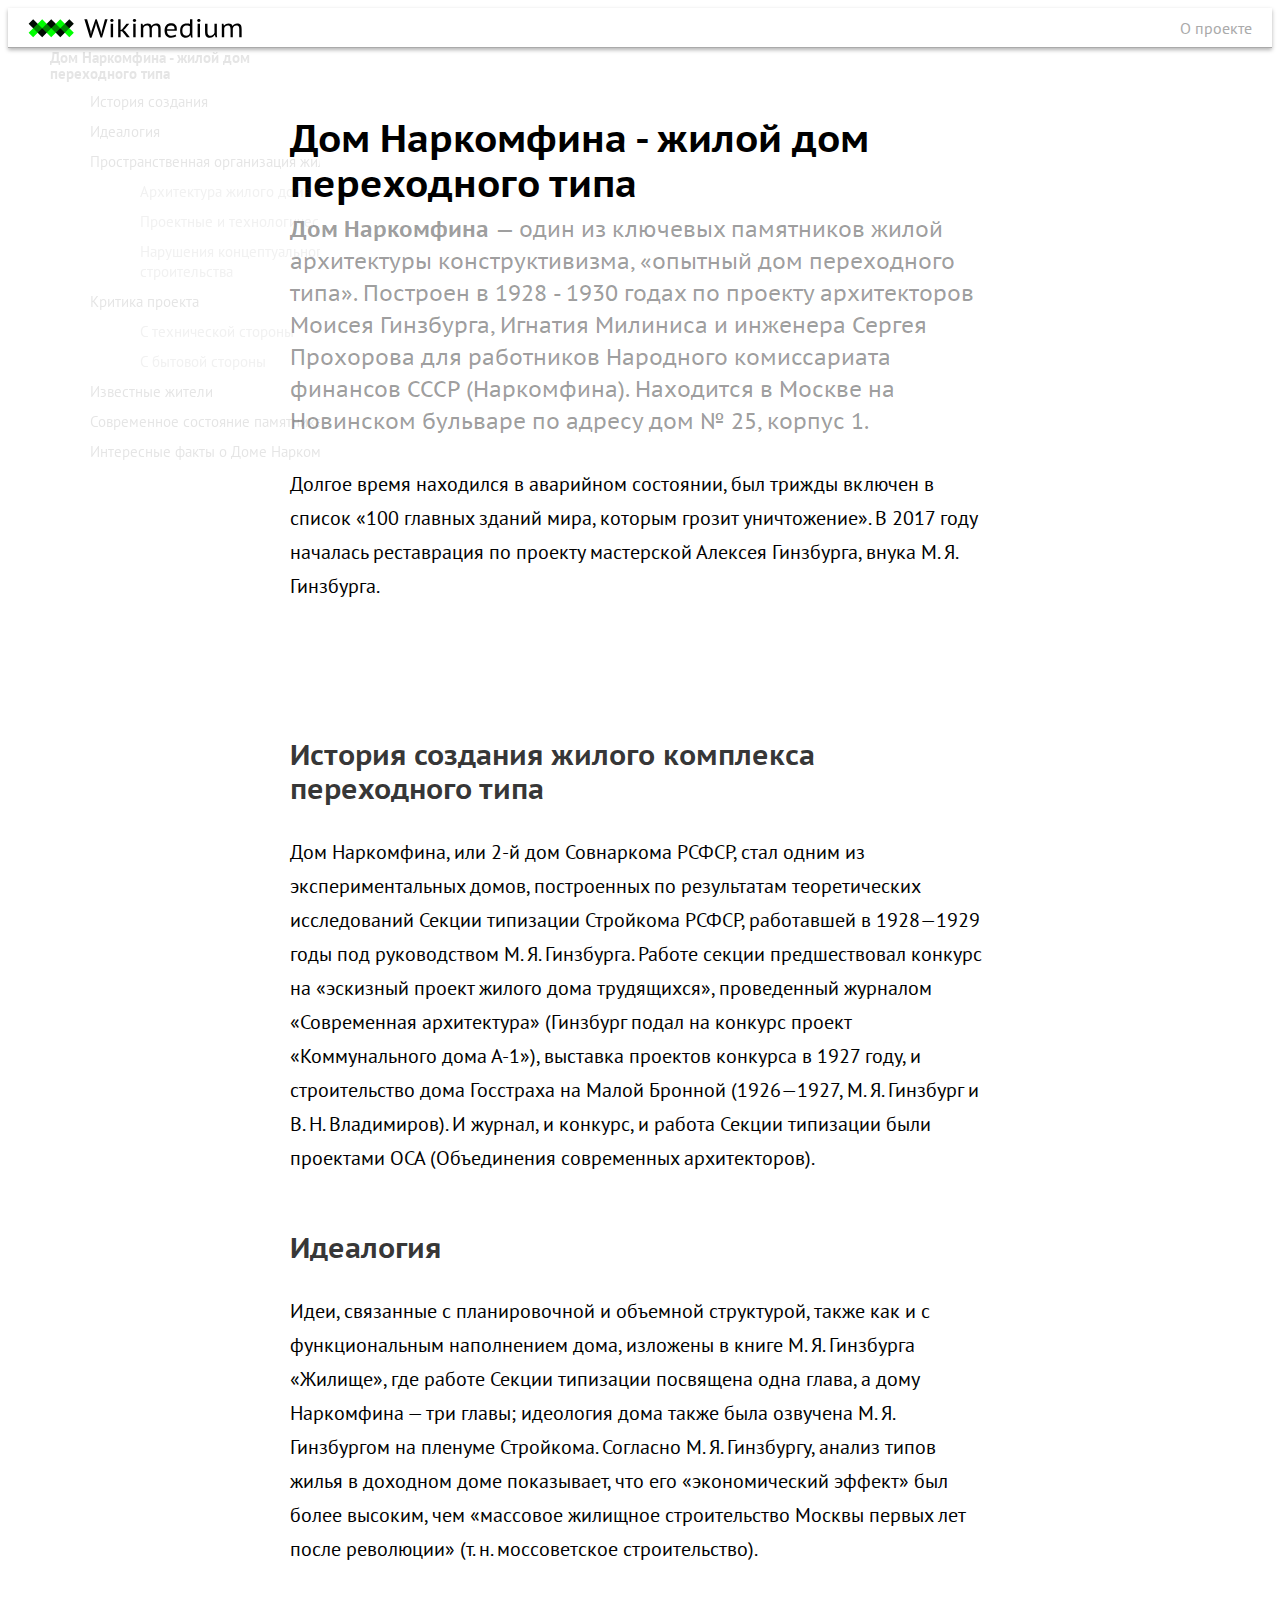
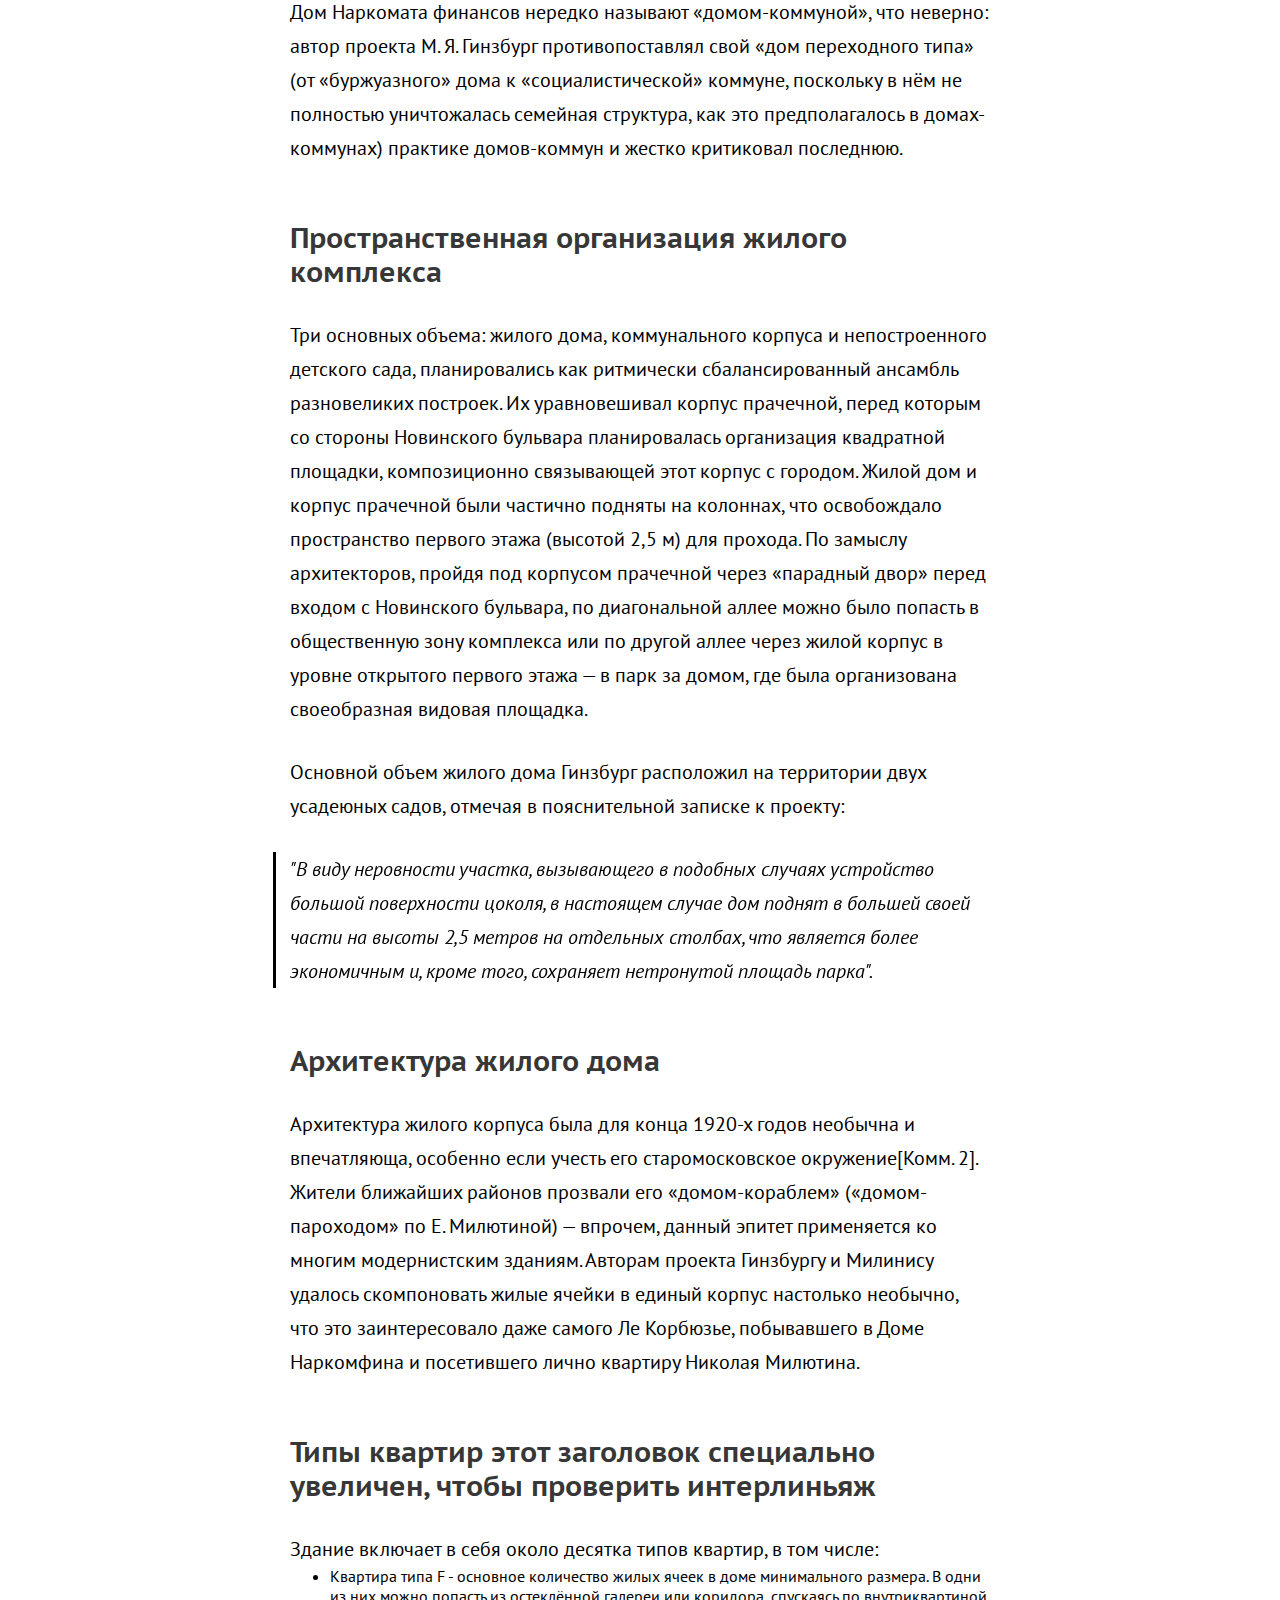
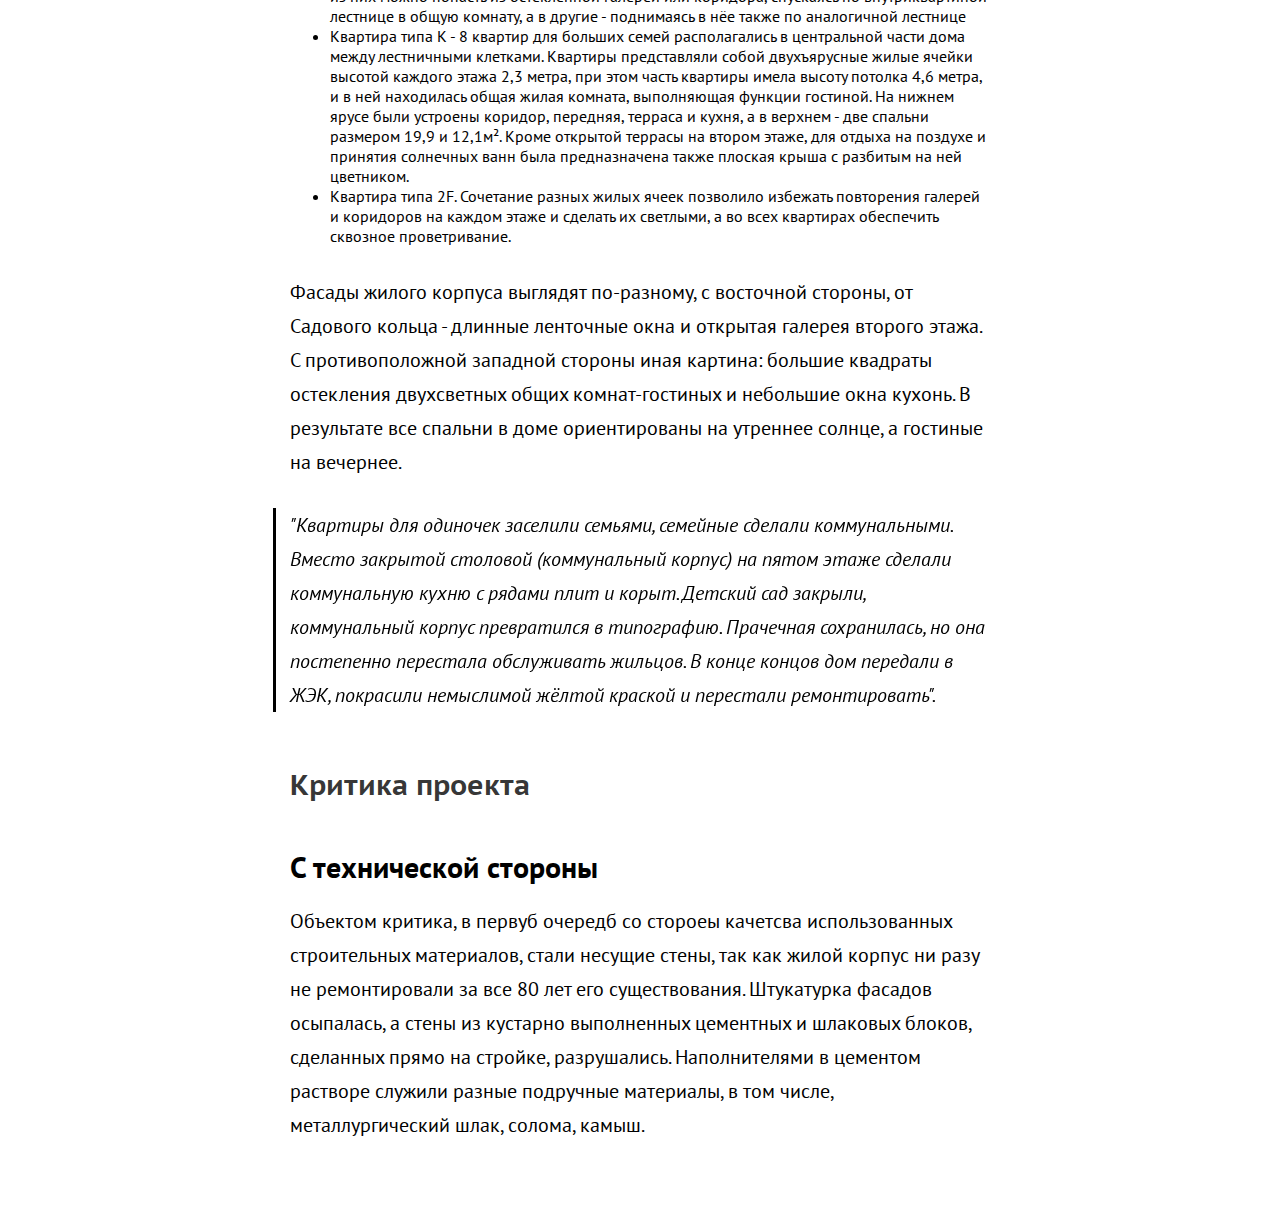
==== index.html @ 3122bf98 "Create index.html" ====
<!DOCTYPE html>
<html lang="en" dir="ltr">
  <head>
    <meta charset="utf-8">
    <link rel="stylesheet" href="stylesheets/style.css">
    <script src="javascripts/jquery-3.5.1.js" charset="utf-8"></script>

    </script>

    <style>
    @import 'reset.css';
    @import url('https://fonts.googleapis.com/css?family=PT+Sans+Caption:400,700|PT+Sans:400,400i,700,700i&amp;subset=cyrillic');
    @import 'layout.css';
    </style>

    <title>Дом Наркомфина</title>

    <script type="text/javascript">
    $(function() {
	$('.sidebar a').each(function() {
		$(this).on('click', function(e) {
			e.preventDefault();
			var scrollTo = $(this).attr('href');
			var whitespace = scrollTo == '#s1' ? 90 : 30;
			$('html,body').animate({
				scrollTop: $(scrollTo).offset().top - whitespace
			}, 1000);
		});
	});
});

    </script>


  </head>

  <body>
    <div class="menubar">
      <a href="index.html"><img src="images/logo.svg" alt=""></a>
      <a href="about.html">О проекте</a>

    </div>

    <nav class="sidebar">

        <p><a href="#s1">Дом Наркомфина - жилой дом</a></p>
          <p>переходного типа</p>
        <ul>
          <li><a href="#s2">История создания</a></li>
          <li><a href="#s3">Идеалогия</a></li>
          <li><a href="#s4">Пространственная организация жилого комплекса</a></li>


          <ul>
            <li><a href="#s5">Архитектура жилого дома</a></li>
            <li><a href="#s6">Проектные и технологические решения дома наркомфина</a></li>
            <li><a href="#s7">Нарушения концептуального замысла и проектных решений жилого комплекса после окончания строительства</a></li>
          </ul>

          <li><a href="#s8">Критика проекта</a></li>

        <ul>
          <li><a href="#s9">С технической стороны</a></li>
          <li><a href="#s10">С бытовой стороны</a></li>
        </ul>


          <li><a href="#s11">Известные жители</a></li>
          <li><a href="#s12">Современное состояние памятника</a></li>
          <li><a href="#s13">Интересные факты о Доме Наркомфина</a></li>

        </ul>

    </nav>
    <article>
    <h1 id="s1">Дом Наркомфина - жилой дом переходного типа</h1>
    <p><strong>Дом Наркомфина</strong> — один из ключевых памятников жилой архитектуры конструктивизма, «опытный дом переходного типа».
      Построен в 1928 - 1930 годах по проекту архитекторов Моисея Гинзбурга, Игнатия Милиниса и инженера Сергея Прохорова для работников Народного комиссариата финансов СССР (Наркомфина).
      Находится в Москве на Новинском бульваре по адресу дом № 25, корпус 1.
      <p>Долгое время находился в аварийном состоянии, был трижды включен в список «100 главных зданий мира, которым грозит уничтожение». В 2017 году началась реставрация по проекту мастерской Алексея Гинзбурга, внука М. Я. Гинзбурга.</p>
      <img src="images/narkomfin 1.jpg" alt="">

    <h3 id="s2">История создания жилого комплекса переходного типа</h3>
    <p>Дом Наркомфина, или 2-й дом Совнаркома РСФСР, стал одним из экспериментальных домов, построенных по результатам теоретических исследований Секции типизации Стройкома РСФСР,
      работавшей в 1928—1929 годы под руководством М. Я. Гинзбурга. Работе секции предшествовал конкурс на «эскизный проект жилого дома трудящихся», проведенный журналом
      «Современная архитектура» (Гинзбург подал на конкурс проект «Коммунального дома А-1»), выставка проектов конкурса в 1927 году, и строительство дома Госстраха на Малой Бронной
      (1926—1927, М. Я. Гинзбург и В. Н. Владимиров). И журнал, и конкурс, и работа Секции типизации были проектами ОСА (Объединения современных архитекторов).</p>

     <h3 id="s3">Идеалогия</h3>
     <p>Идеи, связанные с планировочной и объемной структурой, также как и с функциональным наполнением дома, изложены в книге М. Я. Гинзбурга «Жилище»,
       где работе Секции типизации посвящена одна глава, а дому Наркомфина — три главы; идеология дома также была озвучена М. Я. Гинзбургом на пленуме Стройкома.
       Согласно М. Я. Гинзбургу, анализ типов жилья в доходном доме показывает, что его «экономический эффект» был более высоким,
       чем «массовое жилищное строительство Москвы первых лет после революции» (т. н. моссоветское строительство).</p>
       <p>Дом Наркомата финансов нередко называют «домом-коммуной», что неверно: автор проекта М. Я. Гинзбург противопоставлял свой «дом переходного типа»
         (от «буржуазного» дома к «социалистической» коммуне, поскольку в нём не полностью уничтожалась семейная структура, как это предполагалось в домах-коммунах)
         практике домов-коммун и жестко критиковал последнюю.</p>

     <h3 id="s4">Пространственная организация жилого комплекса</h3>
     <p>Три основных объема: жилого дома, коммунального корпуса и непостроенного детского сада, планировались как ритмически сбалансированный ансамбль разновеликих построек.
       Их уравновешивал корпус прачечной, перед которым со стороны Новинского бульвара планировалась организация квадратной площадки, композиционно связывающей этот корпус с городом.
       Жилой дом и корпус прачечной были частично подняты на колоннах, что освобождало пространство первого этажа (высотой 2,5 м) для прохода. По замыслу архитекторов,
       пройдя под корпусом прачечной через «парадный двор» перед входом с Новинского бульвара, по диагональной аллее можно было попасть в общественную зону комплекса или по другой аллее через жилой корпус в уровне открытого первого этажа
       — в парк за домом, где была организована своеобразная видовая площадка.</p>
       <p>Основной объем жилого дома Гинзбург расположил на территории двух усадеюных садов, отмечая в пояснительной записке к проекту:</p>
       <blockquote>
         "В виду неровности участка, вызывающего в подобных случаях устройство большой поверхности цоколя, в настоящем случае дом поднят в большей своей части на высоты 2,5 метров
         на отдельных столбах, что является более экономичным и, кроме того, сохраняет нетронутой площадь парка".
       </blockquote>

       <h3 id="s5">Архитектура жилого дома</h3>
       <p>Архитектура жилого корпуса была для конца 1920-х годов необычна и впечатляюща, особенно если учесть его старомосковское окружение[Комм. 2]. Жители ближайших районов прозвали его «домом-кораблем»
         («домом-пароходом» по Е. Милютиной) — впрочем, данный эпитет применяется ко многим модернистским зданиям. Авторам проекта Гинзбургу и Милинису удалось скомпоновать жилые ячейки в единый корпус настолько необычно,
         что это заинтересовало даже самого Ле Корбюзье, побывавшего в Доме Наркомфина и посетившего лично квартиру Николая Милютина.</p>

       <h3 id="s6">Типы квартир этот заголовок специально увеличен, чтобы проверить интерлиньяж</h3>
       <p>Здание включает в себя около десятка типов квартир, в том числе:</p>

       <ul>
         <li>Квартира типа F - основное количество жилых ячеек в доме минимального размера.
          В одни из них можно попасть из остеклённой галереи или коридора, спускаясь по внутриквартиной
          лестнице в общую комнату, а в другие - поднимаясь в нёе также по аналогичной лестнице</li>
         <li>Квартира типа K - 8 квартир для больших семей располагались в центральной части дома между
           лестничными клетками. Квартиры представляли собой двухъярусные жилые ячейки высотой
           каждого этажа 2,3 метра, при этом часть квартиры имела высоту потолка 4,6  метра,
           и в ней находилась общая жилая комната, выполняющая функции гостиной. На нижнем ярусе были устроены коридор,
           передняя, терраса и кухня, а в верхнем - две спальни размером 19,9 и 12,1м². Кроме открытой террасы на втором
           этаже, для отдыха на поздухе и принятия солнечных ванн была предназначена также плоская крыша с разбитым на ней цветником.</li>
         <li>Квартира типа 2F. Сочетание разных жилых ячеек позволило избежать повторения галерей и коридоров на каждом этаже и
           сделать их светлыми, а во всех квартирах обеспечить сквозное проветривание.</li>
        </ul>

        <p id="s7">Фасады жилого корпуса выглядят по-разному, с восточной стороны, от Садового кольца -
           длинные ленточные окна и открытая галерея второго этажа. С противоположной западной стороны иная картина:
           большие квадраты остекления двухсветных общих комнат-гостиных и небольшие окна кухонь. В результате
           все спальни в доме ориентированы на утреннее солнце, а гостиные на вечернее.</p>

           <blockquote>
             "Квартиры для одиночек заселили семьями, семейные сделали коммунальными.
               Вместо закрытой столовой (коммунальный корпус) на пятом этаже сделали коммунальную кухню с рядами плит и корыт.
               Детский сад закрыли, коммунальный корпус превратился в типографию.
               Прачечная сохранилась, но она постепенно перестала обслуживать жильцов.
               В конце концов дом передали в ЖЭК, покрасили немыслимой жёлтой краской и перестали ремонтировать".
           </blockquote>

           <h3 id="s8">Критика проекта</h3>

           <h4 id="s9">С технической стороны</h4>
           <p>Объектом критика, в первуб очередб со стороеы качетсва использованных строительных материалов, стали несущие стены,
           так как жилой корпус ни разу не ремонтировали за все 80 лет его существования. Штукатурка фасадов осыпалась,
           а стены из кустарно выполненных цементных и шлаковых блоков, сделанных прямо на стройке, разрушались.
           Наполнителями в цементом растворе служили разные подручные материалы, в том числе, металлургический шлак, солома, камыш.</p>
           </article>


  </body>
</html>
---- stylesheets/style.css ----
@import 'reset.css';
@import url('https://fonts.googleapis.com/css?family=PT+Sans+Caption:400,700|PT+Sans:400,400i,700,700i&amp;subset=cyrillic');
@import 'layout.css';
@import "sidebar.css";
@import "content.css";
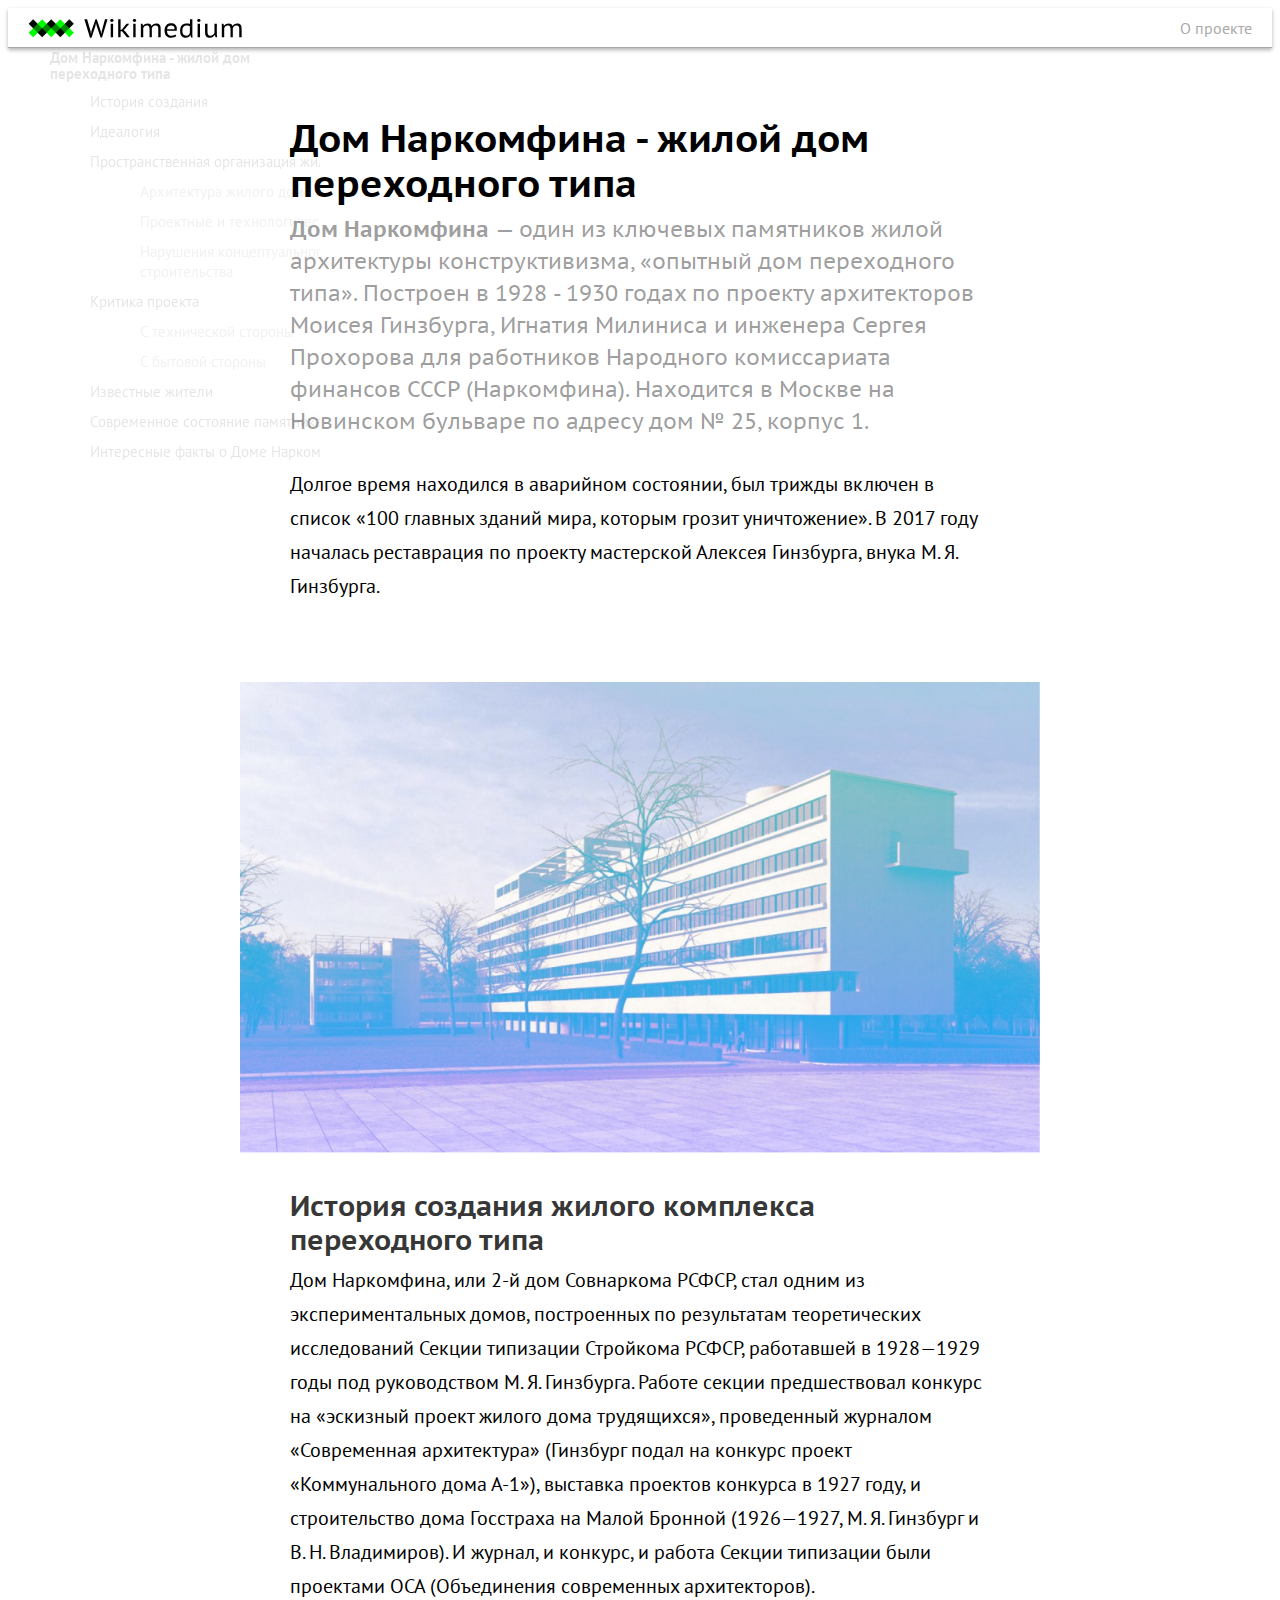
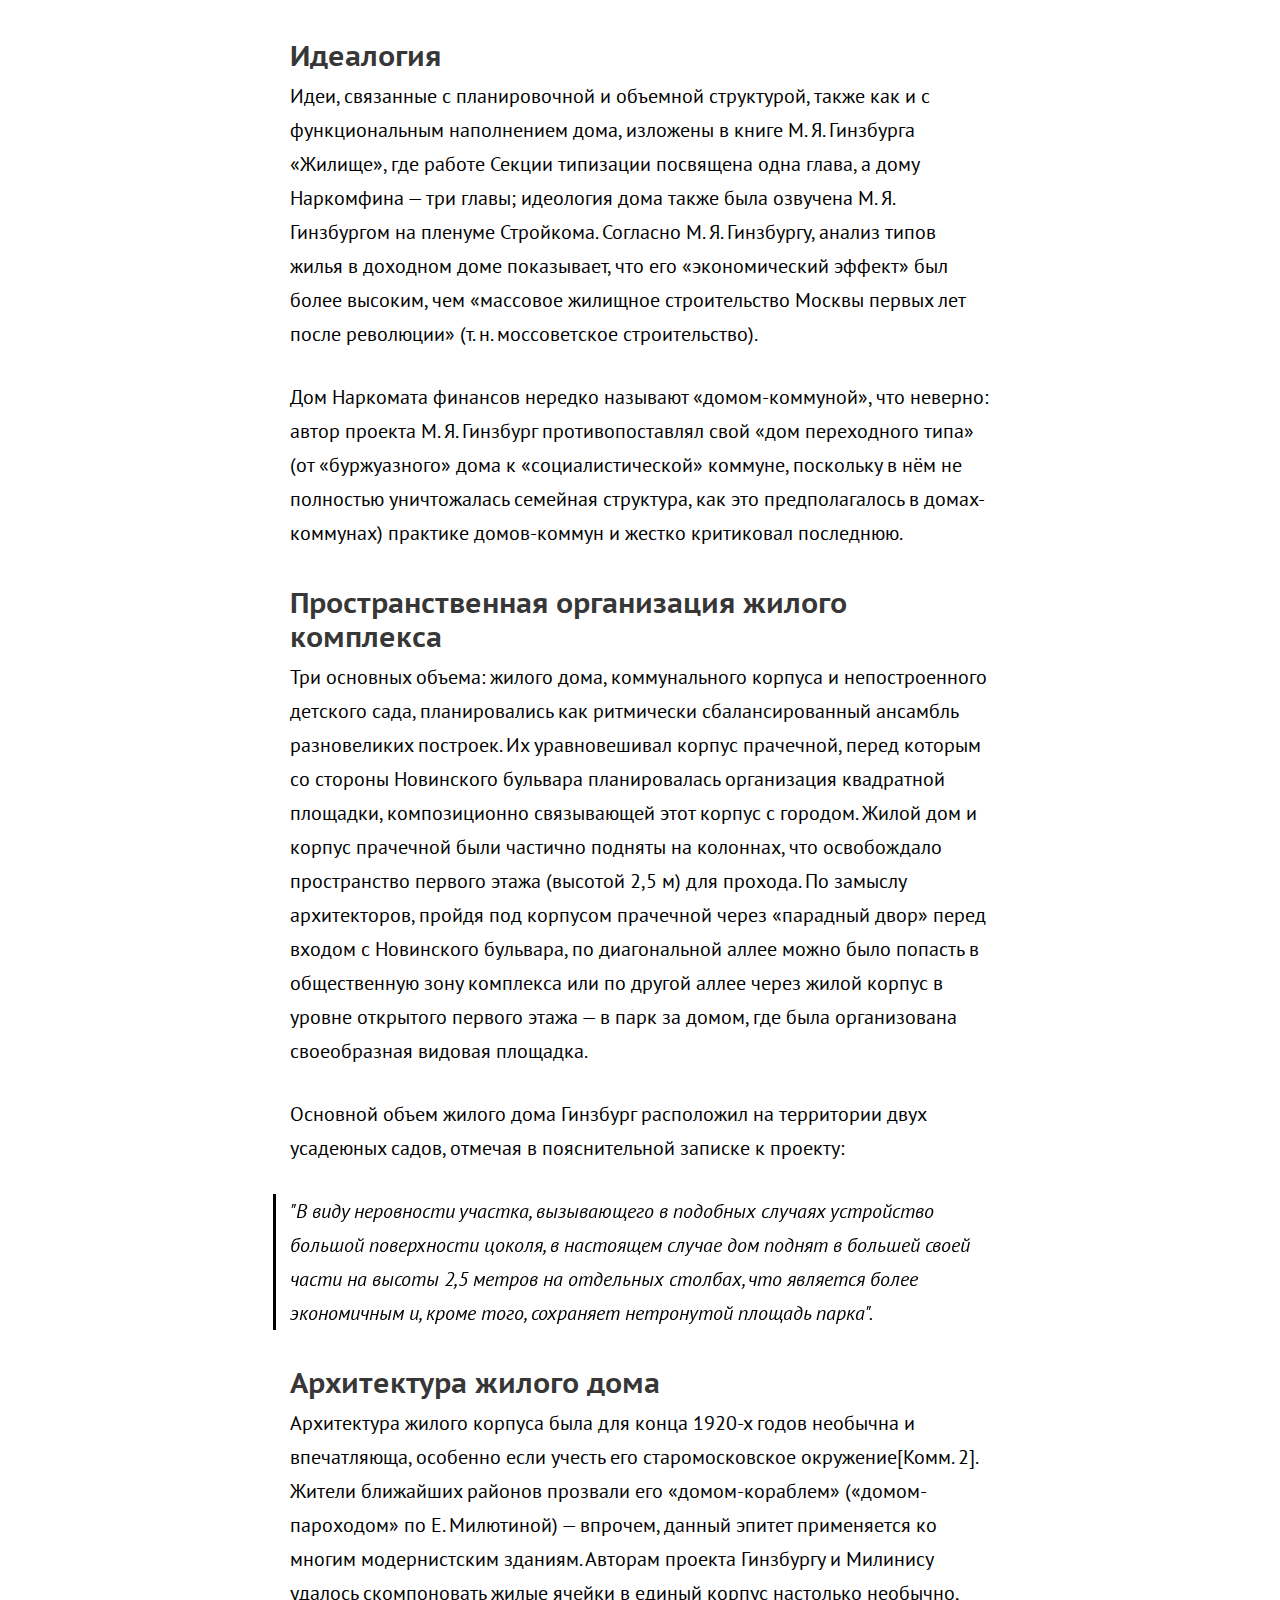
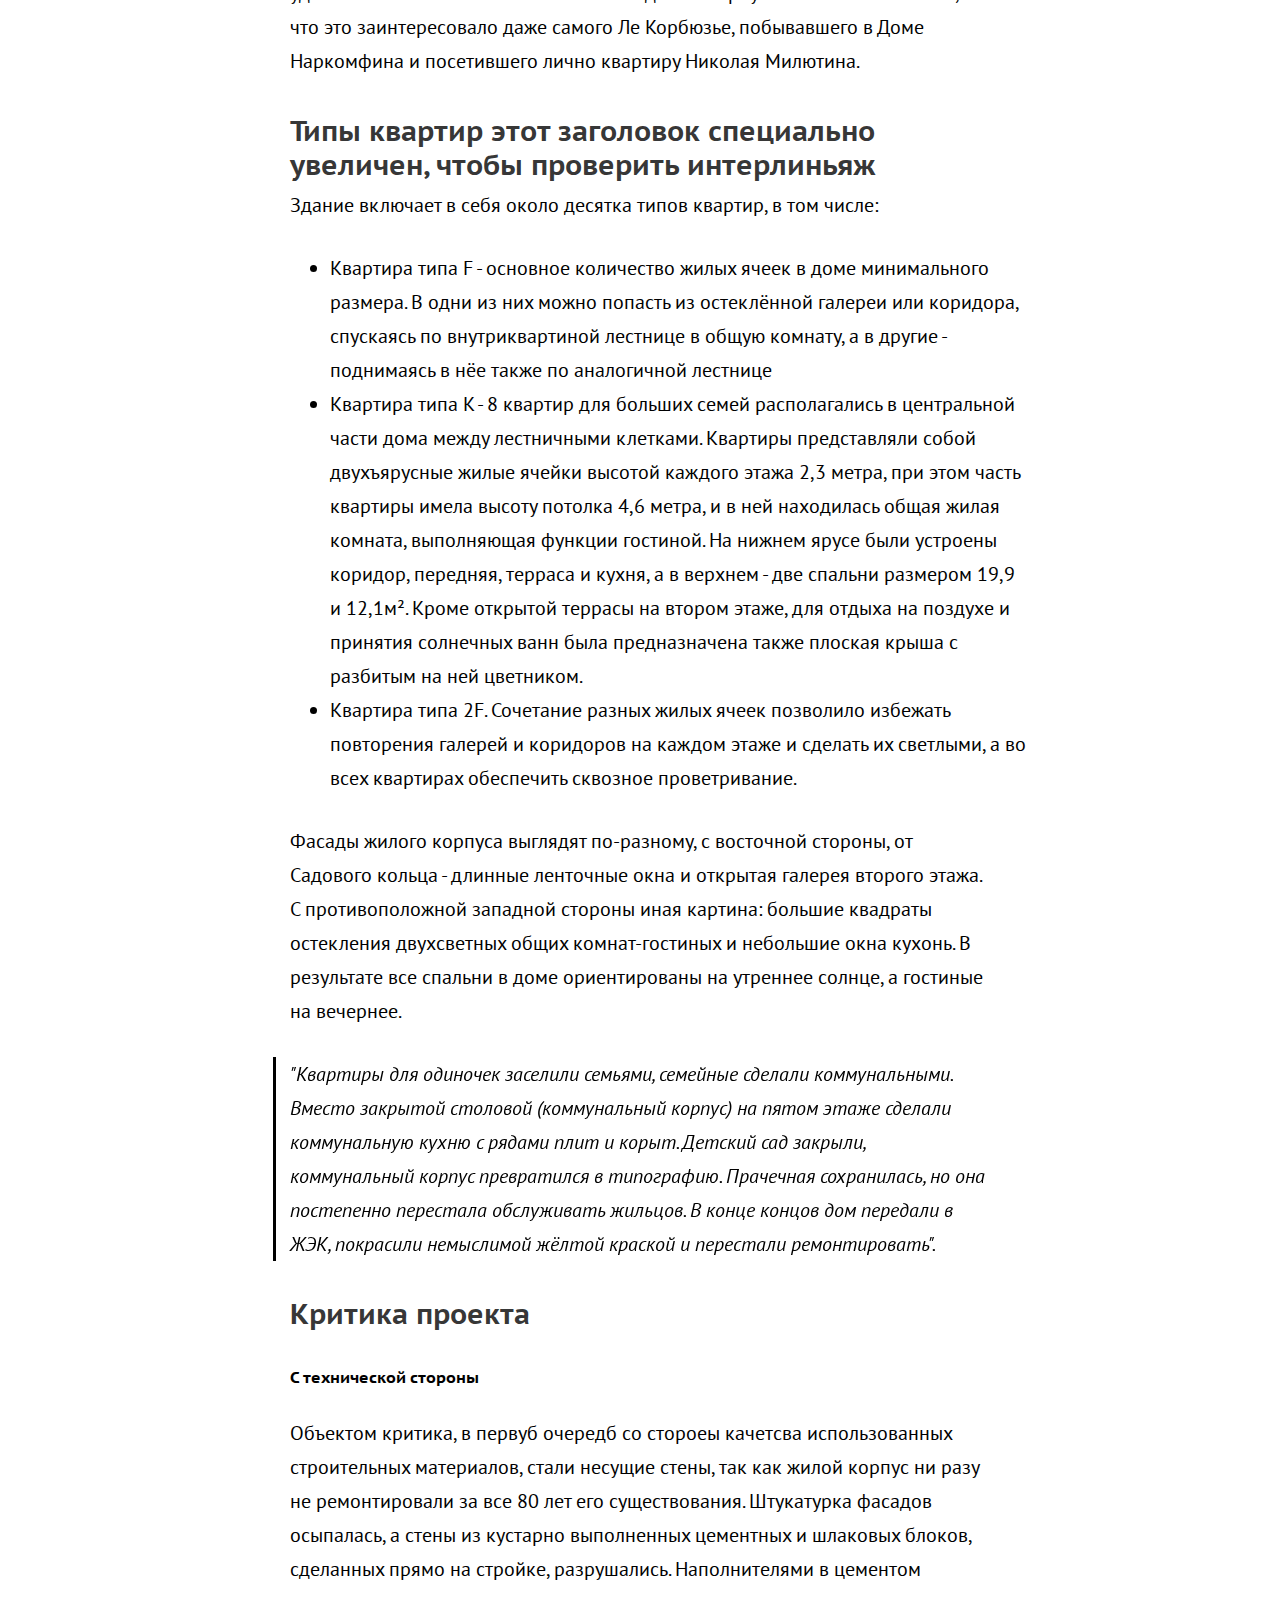
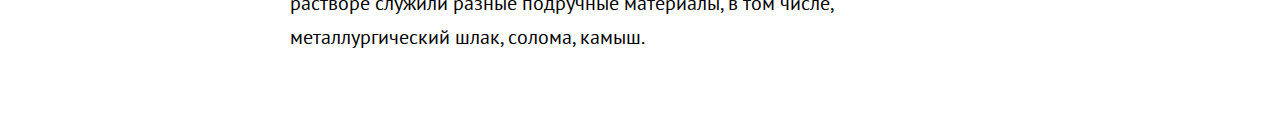
==== commit e2063abb: "Update index.html" ====
--- a/index.html
+++ b/index.html
@@ -2,8 +2,12 @@
 <html lang="en" dir="ltr">
   <head>
     <meta charset="utf-8">
+    <meta name="viewport" content="width=device-width">
     <link rel="stylesheet" href="stylesheets/style.css">
     <script src="javascripts/jquery-3.5.1.js" charset="utf-8"></script>
+    <link rel="icon" type="image/x-icon" href="images/favicon.ico" />
+    <link rel="icon" type="image/png" href="images/favicon.png" />
+
 
     </script>
 
--- a/stylesheets/style.css
+++ b/stylesheets/style.css
@@ -3,3 +3,4 @@
 @import 'layout.css';
 @import "sidebar.css";
 @import "content.css";
+@import "responsive.css";
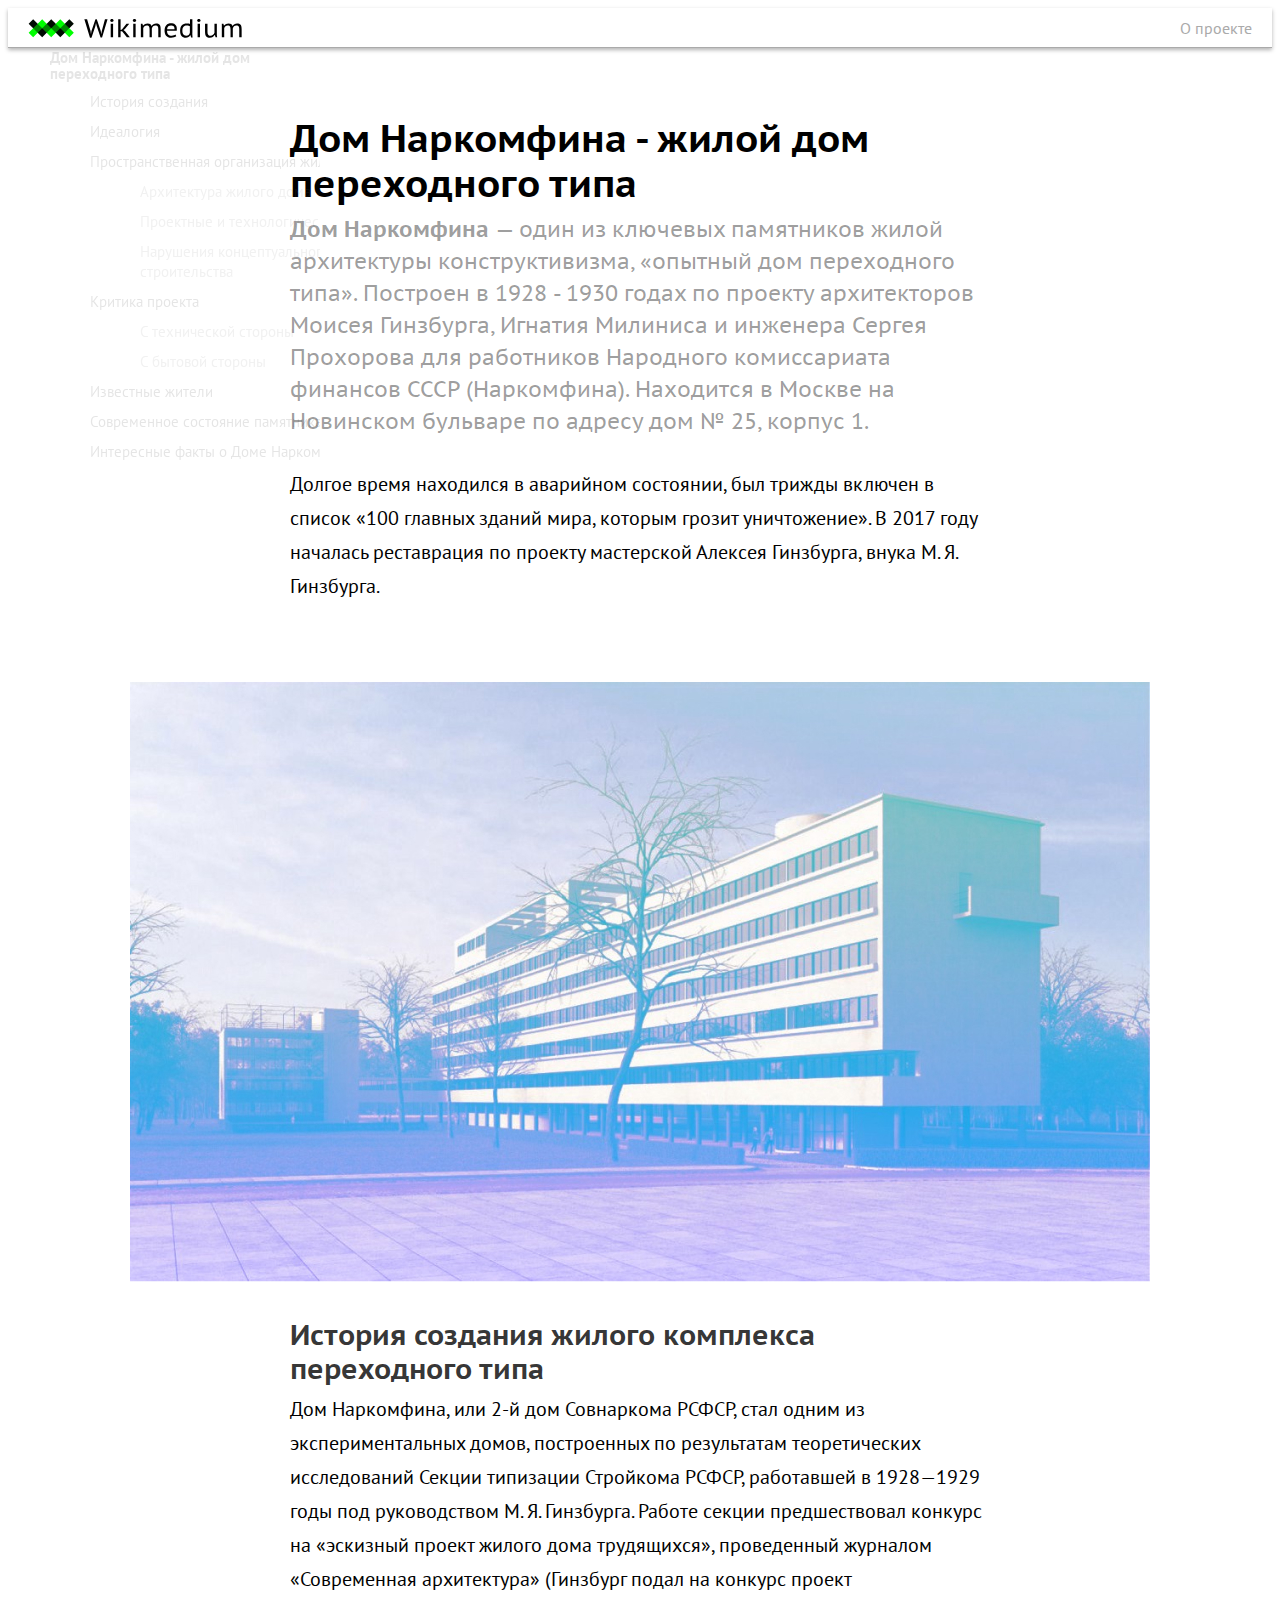
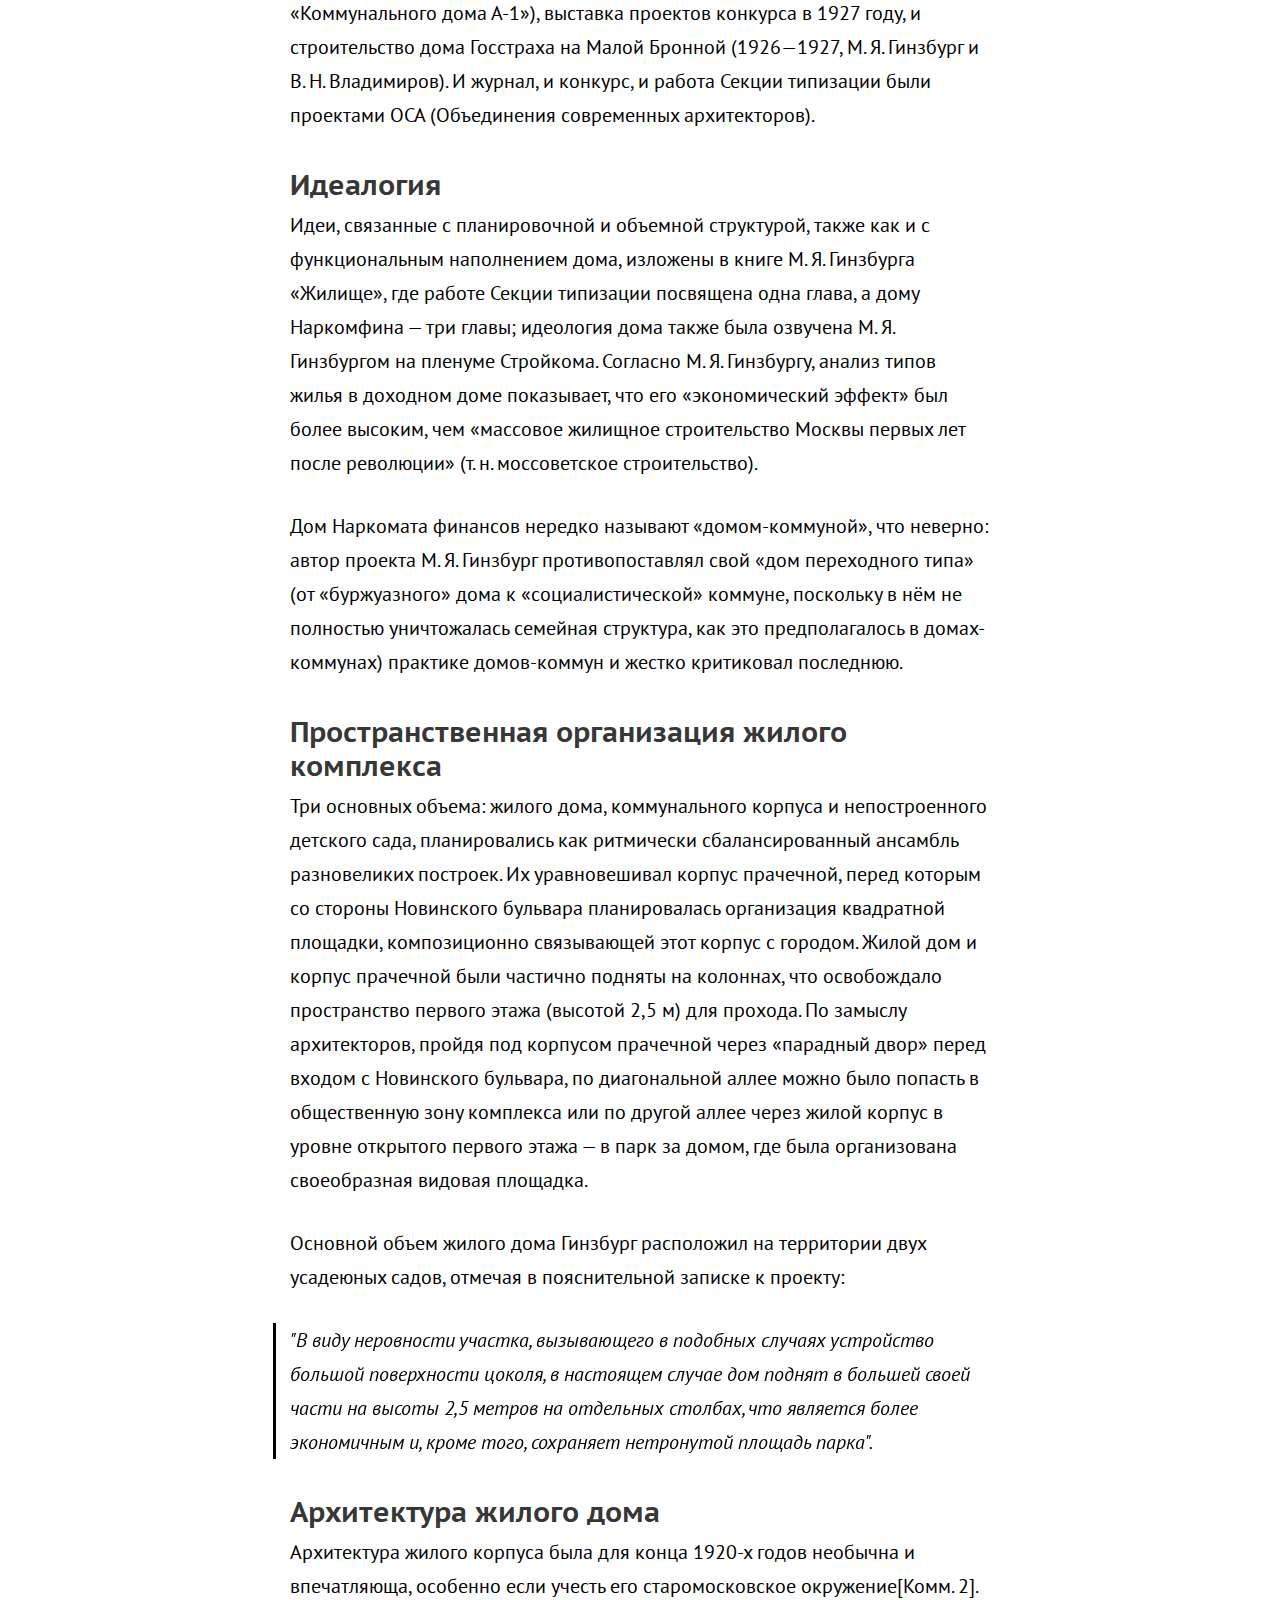
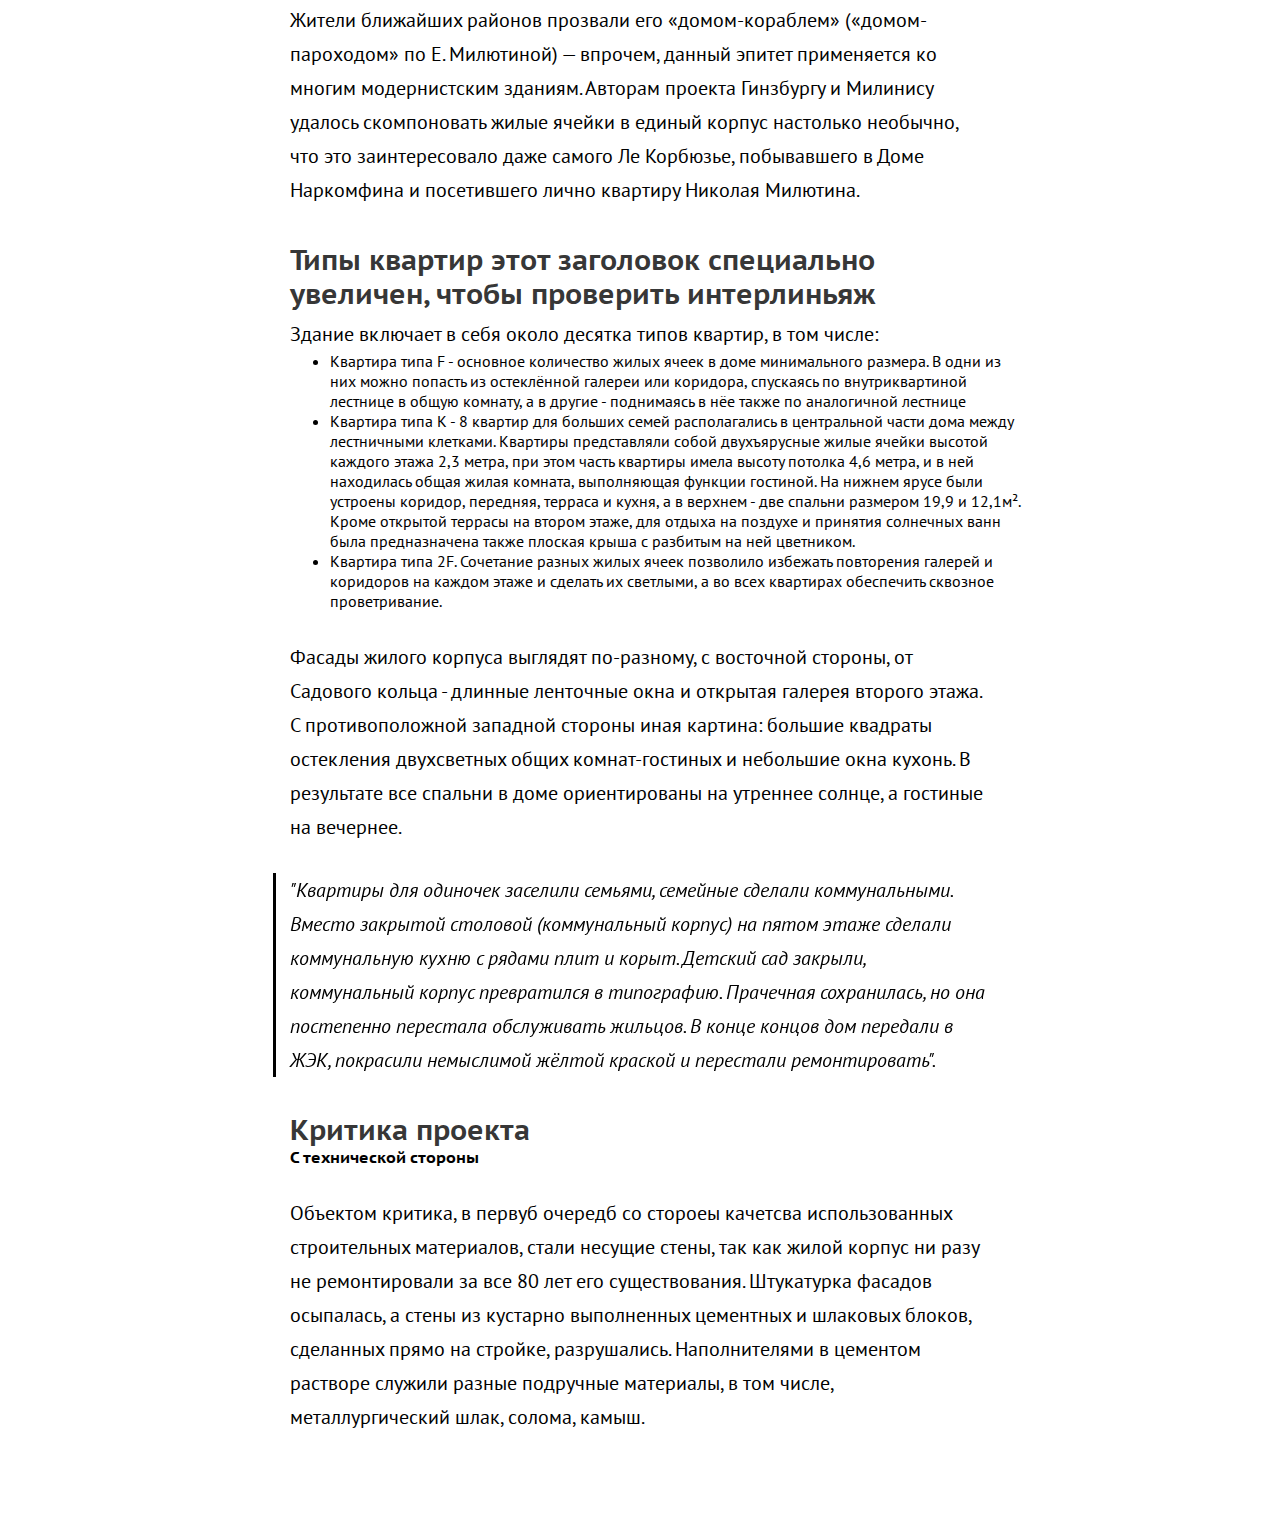
==== commit ad148acb: "Update index.html" ====
--- a/index.html
+++ b/index.html
@@ -47,26 +47,26 @@
 
     <nav class="sidebar">
 
-        <p><a href="#s1">Дом Наркомфина - жилой дом</a></p>
-          <p>переходного типа</p>
-        <ul>
-          <li><a href="#s2">История создания</a></li>
-          <li><a href="#s3">Идеалогия</a></li>
-          <li><a href="#s4">Пространственная организация жилого комплекса</a></li>
+      <p><a href="#s1">Дом Наркомфина - жилой дом</a></p>
+         <p>переходного типа</p>
+       <ul>
+         <li><a href="#s2">История создания</a></li>
+         <li><a href="#s3">Идеалогия</a></li>
+         <li><a href="#s4">Пространственная организация жилого комплекса</a></li>
 
 
-          <ul>
-            <li><a href="#s5">Архитектура жилого дома</a></li>
-            <li><a href="#s6">Проектные и технологические решения дома наркомфина</a></li>
-            <li><a href="#s7">Нарушения концептуального замысла и проектных решений жилого комплекса после окончания строительства</a></li>
-          </ul>
+         <ul>
+           <li><a href="#s5">Архитектура жилого дома</a></li>
+           <li><a href="#s6">Проектные и технологические решения дома наркомфина</a></li>
+           <li><a href="#s7">Нарушения концептуального замысла и проектных решений жилого комплекса после окончания строительства</a></li>
+         </ul>
 
-          <li><a href="#s8">Критика проекта</a></li>
+         <li><a href="#s8">Критика проекта</a></li>
 
-        <ul>
+         <ul>
           <li><a href="#s9">С технической стороны</a></li>
           <li><a href="#s10">С бытовой стороны</a></li>
-        </ul>
+         </ul>
 
 
           <li><a href="#s11">Известные жители</a></li>
@@ -74,86 +74,87 @@
           <li><a href="#s13">Интересные факты о Доме Наркомфина</a></li>
 
         </ul>
+      </nav>
 
-    </nav>
-    <article>
-    <h1 id="s1">Дом Наркомфина - жилой дом переходного типа</h1>
-    <p><strong>Дом Наркомфина</strong> — один из ключевых памятников жилой архитектуры конструктивизма, «опытный дом переходного типа».
-      Построен в 1928 - 1930 годах по проекту архитекторов Моисея Гинзбурга, Игнатия Милиниса и инженера Сергея Прохорова для работников Народного комиссариата финансов СССР (Наркомфина).
-      Находится в Москве на Новинском бульваре по адресу дом № 25, корпус 1.
-      <p>Долгое время находился в аварийном состоянии, был трижды включен в список «100 главных зданий мира, которым грозит уничтожение». В 2017 году началась реставрация по проекту мастерской Алексея Гинзбурга, внука М. Я. Гинзбурга.</p>
-      <img src="images/narkomfin 1.jpg" alt="">
+      <article>
+     <h1 id="s1">Дом Наркомфина - жилой дом переходного типа</h1>
+     <p><strong>Дом Наркомфина</strong> — один из ключевых памятников жилой архитектуры конструктивизма, «опытный дом переходного типа».
+       Построен в 1928 - 1930 годах по проекту архитекторов Моисея Гинзбурга, Игнатия Милиниса и инженера Сергея Прохорова для работников Народного комиссариата финансов СССР (Наркомфина).
+       Находится в Москве на Новинском бульваре по адресу дом № 25, корпус 1.
+       <p>Долгое время находился в аварийном состоянии, был трижды включен в список «100 главных зданий мира, которым грозит уничтожение». В 2017 году началась реставрация по проекту мастерской Алексея Гинзбурга, внука М. Я. Гинзбурга.</p>
+       <img src="images/narkomfin 1.jpg" alt="">
 
-    <h3 id="s2">История создания жилого комплекса переходного типа</h3>
-    <p>Дом Наркомфина, или 2-й дом Совнаркома РСФСР, стал одним из экспериментальных домов, построенных по результатам теоретических исследований Секции типизации Стройкома РСФСР,
-      работавшей в 1928—1929 годы под руководством М. Я. Гинзбурга. Работе секции предшествовал конкурс на «эскизный проект жилого дома трудящихся», проведенный журналом
-      «Современная архитектура» (Гинзбург подал на конкурс проект «Коммунального дома А-1»), выставка проектов конкурса в 1927 году, и строительство дома Госстраха на Малой Бронной
-      (1926—1927, М. Я. Гинзбург и В. Н. Владимиров). И журнал, и конкурс, и работа Секции типизации были проектами ОСА (Объединения современных архитекторов).</p>
+     <h3 id="s2">История создания жилого комплекса переходного типа</h3>
+     <p>Дом Наркомфина, или 2-й дом Совнаркома РСФСР, стал одним из экспериментальных домов, построенных по результатам теоретических исследований Секции типизации Стройкома РСФСР,
+       работавшей в 1928—1929 годы под руководством М. Я. Гинзбурга. Работе секции предшествовал конкурс на «эскизный проект жилого дома трудящихся», проведенный журналом
+       «Современная архитектура» (Гинзбург подал на конкурс проект «Коммунального дома А-1»), выставка проектов конкурса в 1927 году, и строительство дома Госстраха на Малой Бронной
+       (1926—1927, М. Я. Гинзбург и В. Н. Владимиров). И журнал, и конкурс, и работа Секции типизации были проектами ОСА (Объединения современных архитекторов).</p>
 
-     <h3 id="s3">Идеалогия</h3>
-     <p>Идеи, связанные с планировочной и объемной структурой, также как и с функциональным наполнением дома, изложены в книге М. Я. Гинзбурга «Жилище»,
-       где работе Секции типизации посвящена одна глава, а дому Наркомфина — три главы; идеология дома также была озвучена М. Я. Гинзбургом на пленуме Стройкома.
-       Согласно М. Я. Гинзбургу, анализ типов жилья в доходном доме показывает, что его «экономический эффект» был более высоким,
-       чем «массовое жилищное строительство Москвы первых лет после революции» (т. н. моссоветское строительство).</p>
-       <p>Дом Наркомата финансов нередко называют «домом-коммуной», что неверно: автор проекта М. Я. Гинзбург противопоставлял свой «дом переходного типа»
-         (от «буржуазного» дома к «социалистической» коммуне, поскольку в нём не полностью уничтожалась семейная структура, как это предполагалось в домах-коммунах)
-         практике домов-коммун и жестко критиковал последнюю.</p>
+      <h3 id="s3">Идеалогия</h3>
+      <p>Идеи, связанные с планировочной и объемной структурой, также как и с функциональным наполнением дома, изложены в книге М. Я. Гинзбурга «Жилище»,
+        где работе Секции типизации посвящена одна глава, а дому Наркомфина — три главы; идеология дома также была озвучена М. Я. Гинзбургом на пленуме Стройкома.
+        Согласно М. Я. Гинзбургу, анализ типов жилья в доходном доме показывает, что его «экономический эффект» был более высоким,
+        чем «массовое жилищное строительство Москвы первых лет после революции» (т. н. моссоветское строительство).</p>
+        <p>Дом Наркомата финансов нередко называют «домом-коммуной», что неверно: автор проекта М. Я. Гинзбург противопоставлял свой «дом переходного типа»
+          (от «буржуазного» дома к «социалистической» коммуне, поскольку в нём не полностью уничтожалась семейная структура, как это предполагалось в домах-коммунах)
+          практике домов-коммун и жестко критиковал последнюю.</p>
 
-     <h3 id="s4">Пространственная организация жилого комплекса</h3>
-     <p>Три основных объема: жилого дома, коммунального корпуса и непостроенного детского сада, планировались как ритмически сбалансированный ансамбль разновеликих построек.
-       Их уравновешивал корпус прачечной, перед которым со стороны Новинского бульвара планировалась организация квадратной площадки, композиционно связывающей этот корпус с городом.
-       Жилой дом и корпус прачечной были частично подняты на колоннах, что освобождало пространство первого этажа (высотой 2,5 м) для прохода. По замыслу архитекторов,
-       пройдя под корпусом прачечной через «парадный двор» перед входом с Новинского бульвара, по диагональной аллее можно было попасть в общественную зону комплекса или по другой аллее через жилой корпус в уровне открытого первого этажа
-       — в парк за домом, где была организована своеобразная видовая площадка.</p>
-       <p>Основной объем жилого дома Гинзбург расположил на территории двух усадеюных садов, отмечая в пояснительной записке к проекту:</p>
-       <blockquote>
-         "В виду неровности участка, вызывающего в подобных случаях устройство большой поверхности цоколя, в настоящем случае дом поднят в большей своей части на высоты 2,5 метров
-         на отдельных столбах, что является более экономичным и, кроме того, сохраняет нетронутой площадь парка".
-       </blockquote>
+      <h3 id="s4">Пространственная организация жилого комплекса</h3>
+      <p>Три основных объема: жилого дома, коммунального корпуса и непостроенного детского сада, планировались как ритмически сбалансированный ансамбль разновеликих построек.
+        Их уравновешивал корпус прачечной, перед которым со стороны Новинского бульвара планировалась организация квадратной площадки, композиционно связывающей этот корпус с городом.
+        Жилой дом и корпус прачечной были частично подняты на колоннах, что освобождало пространство первого этажа (высотой 2,5 м) для прохода. По замыслу архитекторов,
+        пройдя под корпусом прачечной через «парадный двор» перед входом с Новинского бульвара, по диагональной аллее можно было попасть в общественную зону комплекса или по другой аллее через жилой корпус в уровне открытого первого этажа
+        — в парк за домом, где была организована своеобразная видовая площадка.</p>
+        <p>Основной объем жилого дома Гинзбург расположил на территории двух усадеюных садов, отмечая в пояснительной записке к проекту:</p>
+        <blockquote>
+          "В виду неровности участка, вызывающего в подобных случаях устройство большой поверхности цоколя, в настоящем случае дом поднят в большей своей части на высоты 2,5 метров
+          на отдельных столбах, что является более экономичным и, кроме того, сохраняет нетронутой площадь парка".
+        </blockquote>
 
-       <h3 id="s5">Архитектура жилого дома</h3>
-       <p>Архитектура жилого корпуса была для конца 1920-х годов необычна и впечатляюща, особенно если учесть его старомосковское окружение[Комм. 2]. Жители ближайших районов прозвали его «домом-кораблем»
-         («домом-пароходом» по Е. Милютиной) — впрочем, данный эпитет применяется ко многим модернистским зданиям. Авторам проекта Гинзбургу и Милинису удалось скомпоновать жилые ячейки в единый корпус настолько необычно,
-         что это заинтересовало даже самого Ле Корбюзье, побывавшего в Доме Наркомфина и посетившего лично квартиру Николая Милютина.</p>
+        <h3 id="s5">Архитектура жилого дома</h3>
+        <p>Архитектура жилого корпуса была для конца 1920-х годов необычна и впечатляюща, особенно если учесть его старомосковское окружение[Комм. 2]. Жители ближайших районов прозвали его «домом-кораблем»
+          («домом-пароходом» по Е. Милютиной) — впрочем, данный эпитет применяется ко многим модернистским зданиям. Авторам проекта Гинзбургу и Милинису удалось скомпоновать жилые ячейки в единый корпус настолько необычно,
+          что это заинтересовало даже самого Ле Корбюзье, побывавшего в Доме Наркомфина и посетившего лично квартиру Николая Милютина.</p>
 
-       <h3 id="s6">Типы квартир этот заголовок специально увеличен, чтобы проверить интерлиньяж</h3>
-       <p>Здание включает в себя около десятка типов квартир, в том числе:</p>
+        <h3 id="s6">Типы квартир этот заголовок специально увеличен, чтобы проверить интерлиньяж</h3>
+        <p>Здание включает в себя около десятка типов квартир, в том числе:</p>
+        <ul>
+          <li>Квартира типа F - основное количество жилых ячеек в доме минимального размера.
+           В одни из них можно попасть из остеклённой галереи или коридора, спускаясь по внутриквартиной
+           лестнице в общую комнату, а в другие - поднимаясь в нёе также по аналогичной лестнице</li>
+          <li>Квартира типа K - 8 квартир для больших семей располагались в центральной части дома между
+            лестничными клетками. Квартиры представляли собой двухъярусные жилые ячейки высотой
+            каждого этажа 2,3 метра, при этом часть квартиры имела высоту потолка 4,6  метра,
+            и в ней находилась общая жилая комната, выполняющая функции гостиной. На нижнем ярусе были устроены коридор,
+            передняя, терраса и кухня, а в верхнем - две спальни размером 19,9 и 12,1м². Кроме открытой террасы на втором
+            этаже, для отдыха на поздухе и принятия солнечных ванн была предназначена также плоская крыша с разбитым на ней цветником.</li>
+          <li>Квартира типа 2F. Сочетание разных жилых ячеек позволило избежать повторения галерей и коридоров на каждом этаже и
+            сделать их светлыми, а во всех квартирах обеспечить сквозное проветривание.</li>
+         </ul>
+         <p id="s7">Фасады жилого корпуса выглядят по-разному, с восточной стороны, от Садового кольца -
+            длинные ленточные окна и открытая галерея второго этажа. С противоположной западной стороны иная картина:
+            большие квадраты остекления двухсветных общих комнат-гостиных и небольшие окна кухонь. В результате
+            все спальни в доме ориентированы на утреннее солнце, а гостиные на вечернее.</p>
 
-       <ul>
-         <li>Квартира типа F - основное количество жилых ячеек в доме минимального размера.
-          В одни из них можно попасть из остеклённой галереи или коридора, спускаясь по внутриквартиной
-          лестнице в общую комнату, а в другие - поднимаясь в нёе также по аналогичной лестнице</li>
-         <li>Квартира типа K - 8 квартир для больших семей располагались в центральной части дома между
-           лестничными клетками. Квартиры представляли собой двухъярусные жилые ячейки высотой
-           каждого этажа 2,3 метра, при этом часть квартиры имела высоту потолка 4,6  метра,
-           и в ней находилась общая жилая комната, выполняющая функции гостиной. На нижнем ярусе были устроены коридор,
-           передняя, терраса и кухня, а в верхнем - две спальни размером 19,9 и 12,1м². Кроме открытой террасы на втором
-           этаже, для отдыха на поздухе и принятия солнечных ванн была предназначена также плоская крыша с разбитым на ней цветником.</li>
-         <li>Квартира типа 2F. Сочетание разных жилых ячеек позволило избежать повторения галерей и коридоров на каждом этаже и
-           сделать их светлыми, а во всех квартирах обеспечить сквозное проветривание.</li>
-        </ul>
+            <blockquote>
+              "Квартиры для одиночек заселили семьями, семейные сделали коммунальными.
+                Вместо закрытой столовой (коммунальный корпус) на пятом этаже сделали коммунальную кухню с рядами плит и корыт.
+                Детский сад закрыли, коммунальный корпус превратился в типографию.
+                Прачечная сохранилась, но она постепенно перестала обслуживать жильцов.
+                В конце концов дом передали в ЖЭК, покрасили немыслимой жёлтой краской и перестали ремонтировать".
+            </blockquote>
 
-        <p id="s7">Фасады жилого корпуса выглядят по-разному, с восточной стороны, от Садового кольца -
-           длинные ленточные окна и открытая галерея второго этажа. С противоположной западной стороны иная картина:
-           большие квадраты остекления двухсветных общих комнат-гостиных и небольшие окна кухонь. В результате
-           все спальни в доме ориентированы на утреннее солнце, а гостиные на вечернее.</p>
+            <h3 id="s8">Критика проекта</h3>
 
-           <blockquote>
-             "Квартиры для одиночек заселили семьями, семейные сделали коммунальными.
-               Вместо закрытой столовой (коммунальный корпус) на пятом этаже сделали коммунальную кухню с рядами плит и корыт.
-               Детский сад закрыли, коммунальный корпус превратился в типографию.
-               Прачечная сохранилась, но она постепенно перестала обслуживать жильцов.
-               В конце концов дом передали в ЖЭК, покрасили немыслимой жёлтой краской и перестали ремонтировать".
-           </blockquote>
+            <h4 id="s9">С технической стороны</h4>
+            <p>Объектом критика, в первуб очередб со стороеы качетсва использованных строительных материалов, стали несущие стены,
+            так как жилой корпус ни разу не ремонтировали за все 80 лет его существования. Штукатурка фасадов осыпалась,
+            а стены из кустарно выполненных цементных и шлаковых блоков, сделанных прямо на стройке, разрушались.
+            Наполнителями в цементом растворе служили разные подручные материалы, в том числе, металлургический шлак, солома, камыш.</p>
+            </article>
 
-           <h3 id="s8">Критика проекта</h3>
 
-           <h4 id="s9">С технической стороны</h4>
-           <p>Объектом критика, в первуб очередб со стороеы качетсва использованных строительных материалов, стали несущие стены,
-           так как жилой корпус ни разу не ремонтировали за все 80 лет его существования. Штукатурка фасадов осыпалась,
-           а стены из кустарно выполненных цементных и шлаковых блоков, сделанных прямо на стройке, разрушались.
-           Наполнителями в цементом растворе служили разные подручные материалы, в том числе, металлургический шлак, солома, камыш.</p>
-           </article>
+
 
 
   </body>
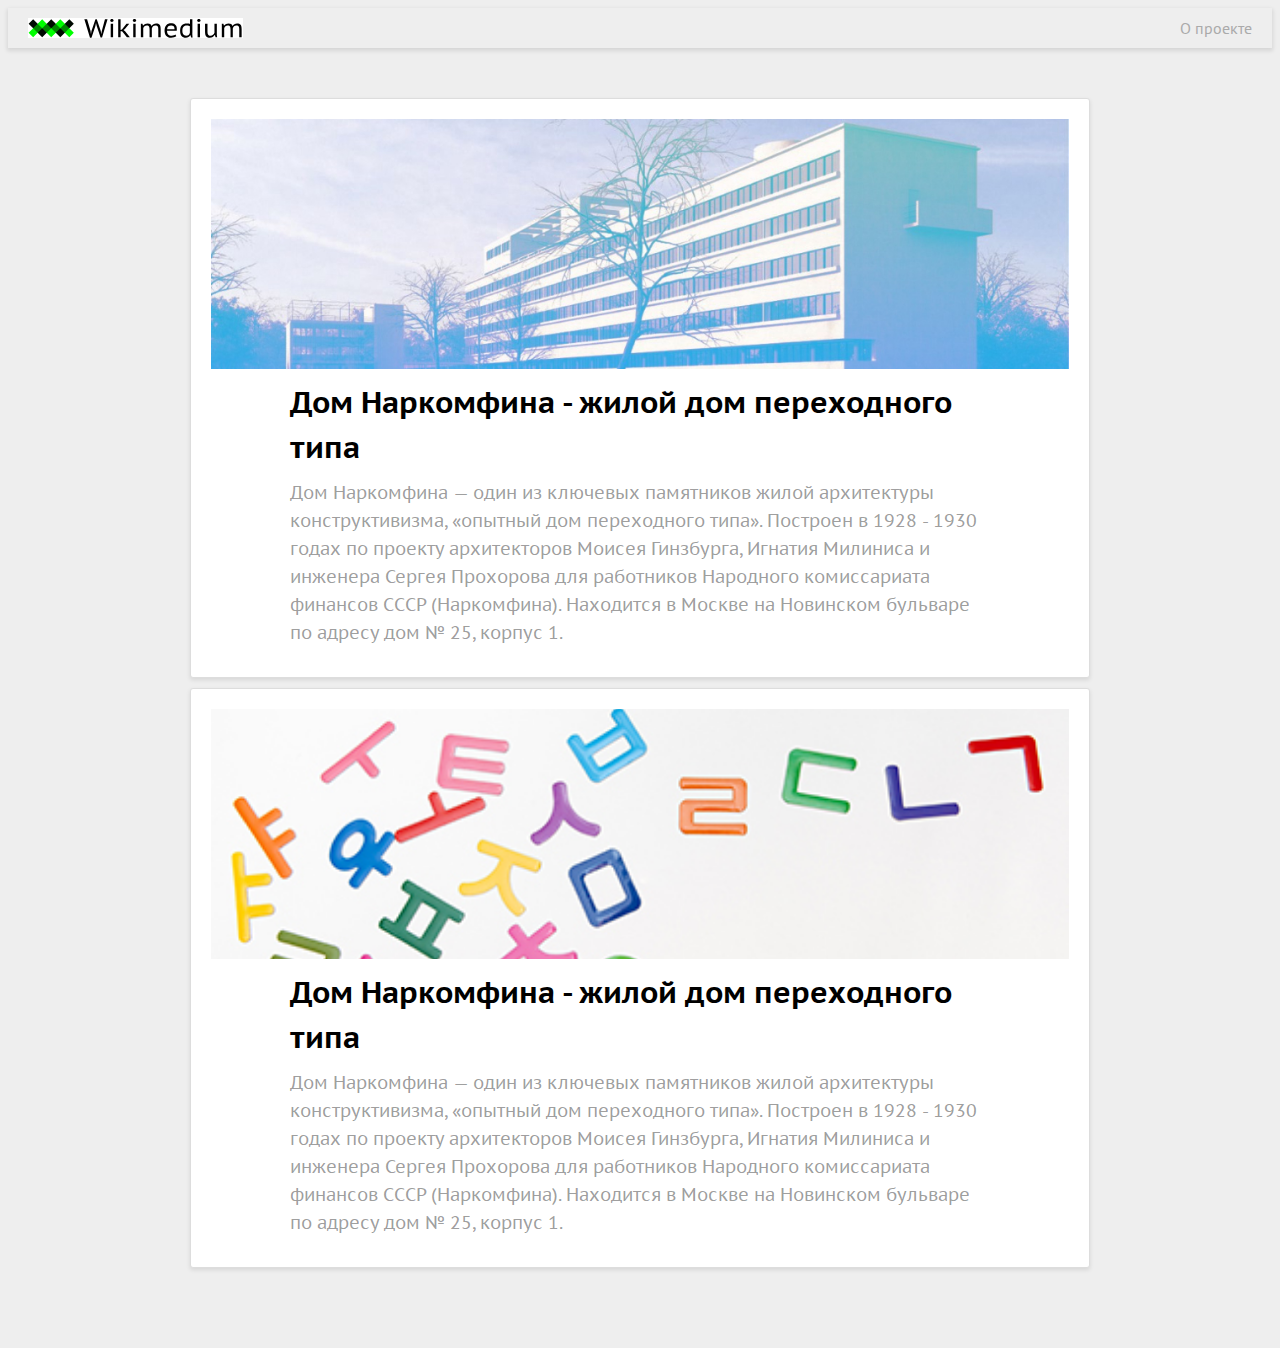
==== commit bcf82261: "Update index.html" ====
--- a/index.html
+++ b/index.html
@@ -2,160 +2,51 @@
 <html lang="en" dir="ltr">
   <head>
     <meta charset="utf-8">
+    <link rel="stylesheet" href="stylesheets/style.css">
     <meta name="viewport" content="width=device-width">
-    <link rel="stylesheet" href="stylesheets/style.css">
-    <script src="javascripts/jquery-3.5.1.js" charset="utf-8"></script>
-    <link rel="icon" type="image/x-icon" href="images/favicon.ico" />
-    <link rel="icon" type="image/png" href="images/favicon.png" />
-
-
-    </script>
-
-    <style>
-    @import 'reset.css';
-    @import url('https://fonts.googleapis.com/css?family=PT+Sans+Caption:400,700|PT+Sans:400,400i,700,700i&amp;subset=cyrillic');
-    @import 'layout.css';
+    <meta property="og:type" content="article">
+    <meta property="og:url" content="{https://mhlkv3.github.io/Wikimedium1}">
+    <meta property="og:title" content="{Wikimedium — Главная страница}">
+    <meta property="og:description" content="{Учебный проект}">
+    <meta property="og:image" content="{https://mhlkv3.github.io/Wikimedium1/images/narkomfin%201.jpg}">
+    <link rel="icon" type="image/x-icon" href="images/favicon.ico"/>
+    <link rel="icon" type="image/png" href="images/favicon.png"/>
+    <title>Wikimedium</title>
+    <style media="screen">
+      body {
+        background: #eee;
+      }
     </style>
-
-    <title>Дом Наркомфина</title>
-
-    <script type="text/javascript">
-    $(function() {
-	$('.sidebar a').each(function() {
-		$(this).on('click', function(e) {
-			e.preventDefault();
-			var scrollTo = $(this).attr('href');
-			var whitespace = scrollTo == '#s1' ? 90 : 30;
-			$('html,body').animate({
-				scrollTop: $(scrollTo).offset().top - whitespace
-			}, 1000);
-		});
-	});
-});
-
-    </script>
-
-
   </head>
 
   <body>
     <div class="menubar">
-      <a href="index.html"><img src="images/logo.svg" alt=""></a>
+      <a href="index.html"><img src="images/logo.svg" alt=""> </a>
       <a href="about.html">О проекте</a>
+    </div>
+
+    <div class="index_item">
+      <a href="narkomfin.html"></a>
+      <img src="images/narkomfin 1.jpg" alt="">
+      <h1>Дом Наркомфина - жилой дом переходного типа</h1>
+      <p>Дом Наркомфина — один из ключевых памятников жилой архитектуры конструктивизма, «опытный дом переходного типа».
+        Построен в 1928 - 1930 годах по проекту архитекторов Моисея Гинзбурга, Игнатия Милиниса и инженера Сергея Прохорова для работников Народного комиссариата финансов СССР (Наркомфина).
+        Находится в Москве на Новинском бульваре по адресу дом № 25, корпус 1. </p>
 
     </div>
 
-    <nav class="sidebar">
+    <div class="index_item">
+      <a href="hangul.html"></a>
+      <img src="images/unnamed.jpg" alt="">
+      <h1>Дом Наркомфина - жилой дом переходного типа</h1>
+      <p>Дом Наркомфина — один из ключевых памятников жилой архитектуры конструктивизма, «опытный дом переходного типа».
+        Построен в 1928 - 1930 годах по проекту архитекторов Моисея Гинзбурга, Игнатия Милиниса и инженера Сергея Прохорова для работников Народного комиссариата финансов СССР (Наркомфина).
+        Находится в Москве на Новинском бульваре по адресу дом № 25, корпус 1. </p>
 
-      <p><a href="#s1">Дом Наркомфина - жилой дом</a></p>
-         <p>переходного типа</p>
-       <ul>
-         <li><a href="#s2">История создания</a></li>
-         <li><a href="#s3">Идеалогия</a></li>
-         <li><a href="#s4">Пространственная организация жилого комплекса</a></li>
-
-
-         <ul>
-           <li><a href="#s5">Архитектура жилого дома</a></li>
-           <li><a href="#s6">Проектные и технологические решения дома наркомфина</a></li>
-           <li><a href="#s7">Нарушения концептуального замысла и проектных решений жилого комплекса после окончания строительства</a></li>
-         </ul>
-
-         <li><a href="#s8">Критика проекта</a></li>
-
-         <ul>
-          <li><a href="#s9">С технической стороны</a></li>
-          <li><a href="#s10">С бытовой стороны</a></li>
-         </ul>
-
-
-          <li><a href="#s11">Известные жители</a></li>
-          <li><a href="#s12">Современное состояние памятника</a></li>
-          <li><a href="#s13">Интересные факты о Доме Наркомфина</a></li>
-
-        </ul>
-      </nav>
-
-      <article>
-     <h1 id="s1">Дом Наркомфина - жилой дом переходного типа</h1>
-     <p><strong>Дом Наркомфина</strong> — один из ключевых памятников жилой архитектуры конструктивизма, «опытный дом переходного типа».
-       Построен в 1928 - 1930 годах по проекту архитекторов Моисея Гинзбурга, Игнатия Милиниса и инженера Сергея Прохорова для работников Народного комиссариата финансов СССР (Наркомфина).
-       Находится в Москве на Новинском бульваре по адресу дом № 25, корпус 1.
-       <p>Долгое время находился в аварийном состоянии, был трижды включен в список «100 главных зданий мира, которым грозит уничтожение». В 2017 году началась реставрация по проекту мастерской Алексея Гинзбурга, внука М. Я. Гинзбурга.</p>
-       <img src="images/narkomfin 1.jpg" alt="">
-
-     <h3 id="s2">История создания жилого комплекса переходного типа</h3>
-     <p>Дом Наркомфина, или 2-й дом Совнаркома РСФСР, стал одним из экспериментальных домов, построенных по результатам теоретических исследований Секции типизации Стройкома РСФСР,
-       работавшей в 1928—1929 годы под руководством М. Я. Гинзбурга. Работе секции предшествовал конкурс на «эскизный проект жилого дома трудящихся», проведенный журналом
-       «Современная архитектура» (Гинзбург подал на конкурс проект «Коммунального дома А-1»), выставка проектов конкурса в 1927 году, и строительство дома Госстраха на Малой Бронной
-       (1926—1927, М. Я. Гинзбург и В. Н. Владимиров). И журнал, и конкурс, и работа Секции типизации были проектами ОСА (Объединения современных архитекторов).</p>
-
-      <h3 id="s3">Идеалогия</h3>
-      <p>Идеи, связанные с планировочной и объемной структурой, также как и с функциональным наполнением дома, изложены в книге М. Я. Гинзбурга «Жилище»,
-        где работе Секции типизации посвящена одна глава, а дому Наркомфина — три главы; идеология дома также была озвучена М. Я. Гинзбургом на пленуме Стройкома.
-        Согласно М. Я. Гинзбургу, анализ типов жилья в доходном доме показывает, что его «экономический эффект» был более высоким,
-        чем «массовое жилищное строительство Москвы первых лет после революции» (т. н. моссоветское строительство).</p>
-        <p>Дом Наркомата финансов нередко называют «домом-коммуной», что неверно: автор проекта М. Я. Гинзбург противопоставлял свой «дом переходного типа»
-          (от «буржуазного» дома к «социалистической» коммуне, поскольку в нём не полностью уничтожалась семейная структура, как это предполагалось в домах-коммунах)
-          практике домов-коммун и жестко критиковал последнюю.</p>
-
-      <h3 id="s4">Пространственная организация жилого комплекса</h3>
-      <p>Три основных объема: жилого дома, коммунального корпуса и непостроенного детского сада, планировались как ритмически сбалансированный ансамбль разновеликих построек.
-        Их уравновешивал корпус прачечной, перед которым со стороны Новинского бульвара планировалась организация квадратной площадки, композиционно связывающей этот корпус с городом.
-        Жилой дом и корпус прачечной были частично подняты на колоннах, что освобождало пространство первого этажа (высотой 2,5 м) для прохода. По замыслу архитекторов,
-        пройдя под корпусом прачечной через «парадный двор» перед входом с Новинского бульвара, по диагональной аллее можно было попасть в общественную зону комплекса или по другой аллее через жилой корпус в уровне открытого первого этажа
-        — в парк за домом, где была организована своеобразная видовая площадка.</p>
-        <p>Основной объем жилого дома Гинзбург расположил на территории двух усадеюных садов, отмечая в пояснительной записке к проекту:</p>
-        <blockquote>
-          "В виду неровности участка, вызывающего в подобных случаях устройство большой поверхности цоколя, в настоящем случае дом поднят в большей своей части на высоты 2,5 метров
-          на отдельных столбах, что является более экономичным и, кроме того, сохраняет нетронутой площадь парка".
-        </blockquote>
-
-        <h3 id="s5">Архитектура жилого дома</h3>
-        <p>Архитектура жилого корпуса была для конца 1920-х годов необычна и впечатляюща, особенно если учесть его старомосковское окружение[Комм. 2]. Жители ближайших районов прозвали его «домом-кораблем»
-          («домом-пароходом» по Е. Милютиной) — впрочем, данный эпитет применяется ко многим модернистским зданиям. Авторам проекта Гинзбургу и Милинису удалось скомпоновать жилые ячейки в единый корпус настолько необычно,
-          что это заинтересовало даже самого Ле Корбюзье, побывавшего в Доме Наркомфина и посетившего лично квартиру Николая Милютина.</p>
-
-        <h3 id="s6">Типы квартир этот заголовок специально увеличен, чтобы проверить интерлиньяж</h3>
-        <p>Здание включает в себя около десятка типов квартир, в том числе:</p>
-        <ul>
-          <li>Квартира типа F - основное количество жилых ячеек в доме минимального размера.
-           В одни из них можно попасть из остеклённой галереи или коридора, спускаясь по внутриквартиной
-           лестнице в общую комнату, а в другие - поднимаясь в нёе также по аналогичной лестнице</li>
-          <li>Квартира типа K - 8 квартир для больших семей располагались в центральной части дома между
-            лестничными клетками. Квартиры представляли собой двухъярусные жилые ячейки высотой
-            каждого этажа 2,3 метра, при этом часть квартиры имела высоту потолка 4,6  метра,
-            и в ней находилась общая жилая комната, выполняющая функции гостиной. На нижнем ярусе были устроены коридор,
-            передняя, терраса и кухня, а в верхнем - две спальни размером 19,9 и 12,1м². Кроме открытой террасы на втором
-            этаже, для отдыха на поздухе и принятия солнечных ванн была предназначена также плоская крыша с разбитым на ней цветником.</li>
-          <li>Квартира типа 2F. Сочетание разных жилых ячеек позволило избежать повторения галерей и коридоров на каждом этаже и
-            сделать их светлыми, а во всех квартирах обеспечить сквозное проветривание.</li>
-         </ul>
-         <p id="s7">Фасады жилого корпуса выглядят по-разному, с восточной стороны, от Садового кольца -
-            длинные ленточные окна и открытая галерея второго этажа. С противоположной западной стороны иная картина:
-            большие квадраты остекления двухсветных общих комнат-гостиных и небольшие окна кухонь. В результате
-            все спальни в доме ориентированы на утреннее солнце, а гостиные на вечернее.</p>
-
-            <blockquote>
-              "Квартиры для одиночек заселили семьями, семейные сделали коммунальными.
-                Вместо закрытой столовой (коммунальный корпус) на пятом этаже сделали коммунальную кухню с рядами плит и корыт.
-                Детский сад закрыли, коммунальный корпус превратился в типографию.
-                Прачечная сохранилась, но она постепенно перестала обслуживать жильцов.
-                В конце концов дом передали в ЖЭК, покрасили немыслимой жёлтой краской и перестали ремонтировать".
-            </blockquote>
-
-            <h3 id="s8">Критика проекта</h3>
-
-            <h4 id="s9">С технической стороны</h4>
-            <p>Объектом критика, в первуб очередб со стороеы качетсва использованных строительных материалов, стали несущие стены,
-            так как жилой корпус ни разу не ремонтировали за все 80 лет его существования. Штукатурка фасадов осыпалась,
-            а стены из кустарно выполненных цементных и шлаковых блоков, сделанных прямо на стройке, разрушались.
-            Наполнителями в цементом растворе служили разные подручные материалы, в том числе, металлургический шлак, солома, камыш.</p>
-            </article>
-
-
+    </div>
 
 
 
   </body>
+
 </html>
--- a/stylesheets/style.css
+++ b/stylesheets/style.css
@@ -4,3 +4,4 @@
 @import "sidebar.css";
 @import "content.css";
 @import "responsive.css";
+@import "index.css";
